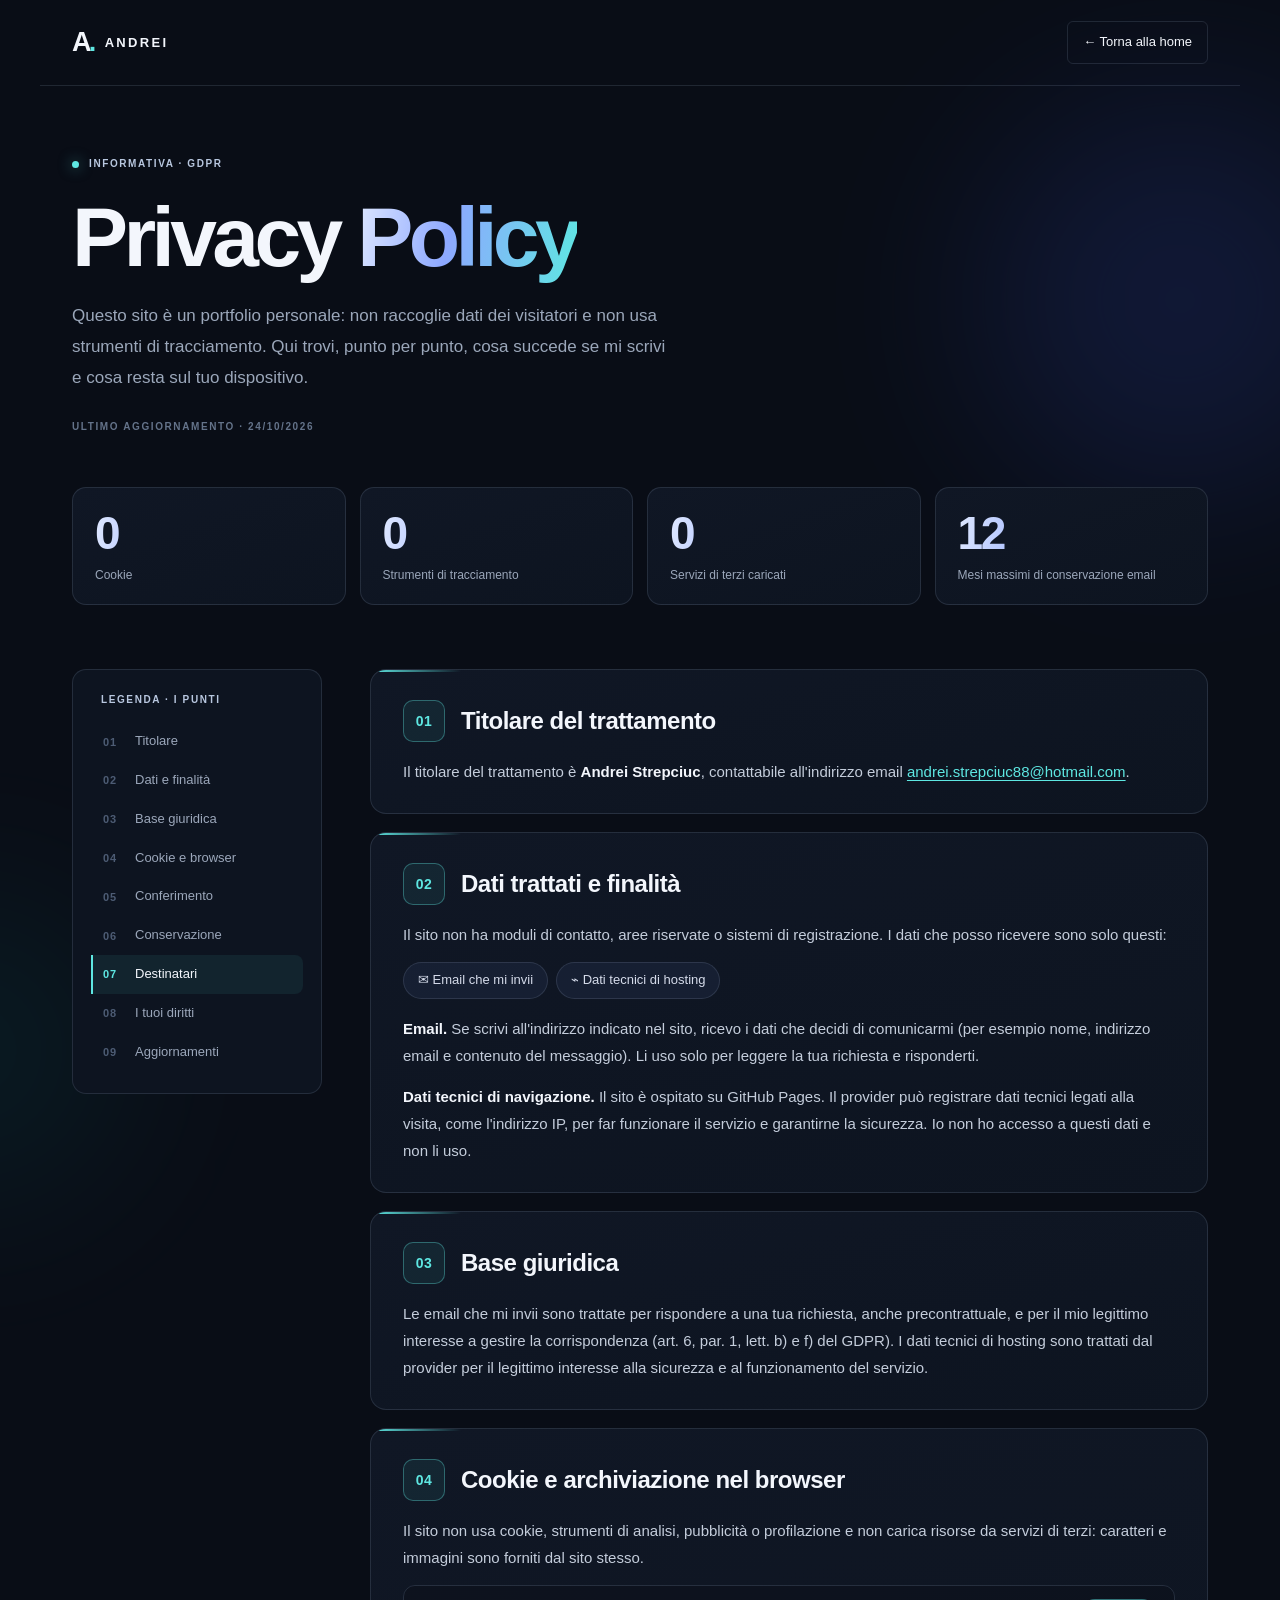
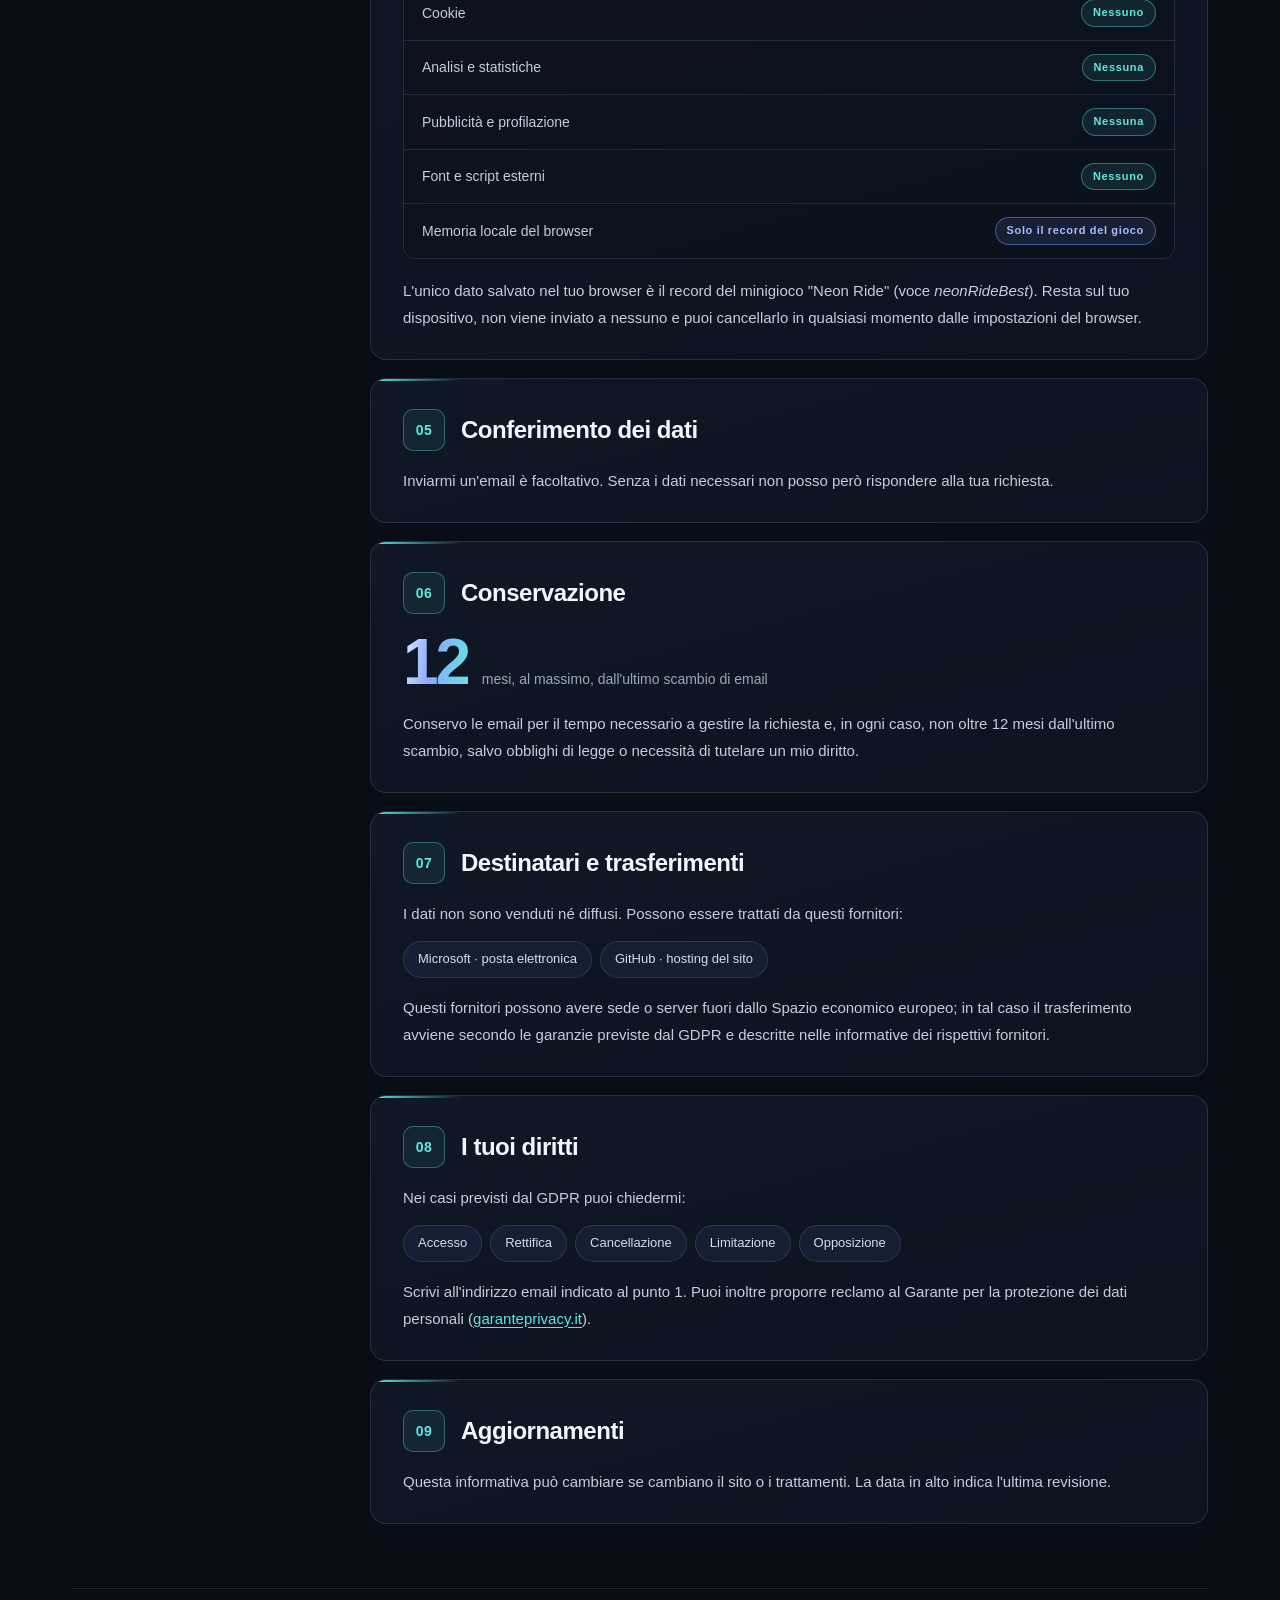
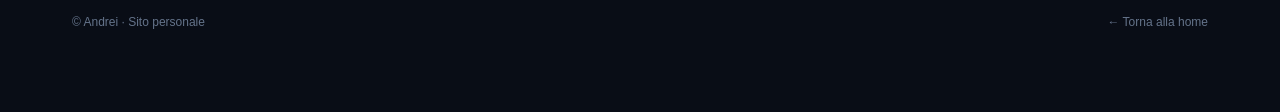
==== privacy.html @ 0e0d09aa "Prima pubblicazione sito" ====
<!DOCTYPE html>
<html lang="it">
<head>
  <meta charset="UTF-8">
  <meta name="viewport" content="width=device-width, initial-scale=1.0">
  <meta name="robots" content="index,follow">
  <meta name="theme-color" content="#090d16">
  <title>Privacy Policy | Andrei Strepciuc</title>
  <meta name="description" content="Informativa sulla privacy del portfolio personale di Andrei Strepciuc.">
  <link rel="icon" href="assets/favicon.svg" type="image/svg+xml">
  <link rel="stylesheet" href="styles.css">
</head>
<body>
  <div class="ambient ambient-one"></div><div class="ambient ambient-two"></div>

  <header class="privacy-header">
    <a class="brand" href="index.html" aria-label="Andrei, homepage"><span class="brand-mark">A<span>.</span></span><span>ANDREI</span></a>
    <a class="privacy-home" href="index.html">← Torna alla home</a>
  </header>

  <main class="privacy-page">

    <section class="privacy-hero">
      <div class="eyebrow"><span class="status-dot"></span> INFORMATIVA · GDPR</div>
      <h1>Privacy <span class="gradient-text">Policy</span></h1>
      <p class="privacy-lead">
        Questo sito è un portfolio personale: non raccoglie dati dei visitatori
        e non usa strumenti di tracciamento. Qui trovi, punto per punto,
        cosa succede se mi scrivi e cosa resta sul tuo dispositivo.
      </p>
      <p class="privacy-updated">ULTIMO AGGIORNAMENTO · 24/10/2026</p>
    </section>

    <section class="privacy-glance" aria-label="In breve">
      <div class="glance-item"><span class="glance-value">0</span><span class="glance-label">Cookie</span></div>
      <div class="glance-item"><span class="glance-value">0</span><span class="glance-label">Strumenti di tracciamento</span></div>
      <div class="glance-item"><span class="glance-value">0</span><span class="glance-label">Servizi di terzi caricati</span></div>
      <div class="glance-item"><span class="glance-value">12</span><span class="glance-label">Mesi massimi di conservazione email</span></div>
    </section>

    <div class="privacy-layout">

      <aside class="privacy-legend">
        <nav aria-label="Legenda dei punti">
          <div class="legend-title">LEGENDA · I PUNTI</div>
          <ol>
            <li><a class="legend-link" href="#p1"><span>01</span>Titolare</a></li>
            <li><a class="legend-link" href="#p2"><span>02</span>Dati e finalità</a></li>
            <li><a class="legend-link" href="#p3"><span>03</span>Base giuridica</a></li>
            <li><a class="legend-link" href="#p4"><span>04</span>Cookie e browser</a></li>
            <li><a class="legend-link" href="#p5"><span>05</span>Conferimento</a></li>
            <li><a class="legend-link" href="#p6"><span>06</span>Conservazione</a></li>
            <li><a class="legend-link" href="#p7"><span>07</span>Destinatari</a></li>
            <li><a class="legend-link" href="#p8"><span>08</span>I tuoi diritti</a></li>
            <li><a class="legend-link" href="#p9"><span>09</span>Aggiornamenti</a></li>
          </ol>
        </nav>
      </aside>

      <div class="privacy-content">

        <article class="privacy-card" id="p1">
          <header class="privacy-card-head"><span class="privacy-num">01</span><h2>Titolare del trattamento</h2></header>
          <p>
            Il titolare del trattamento è <strong>Andrei Strepciuc</strong>,
            contattabile all'indirizzo email
            <a href="mailto:andrei.strepciuc88@hotmail.com">andrei.strepciuc88@hotmail.com</a>.
          </p>
        </article>

        <article class="privacy-card" id="p2">
          <header class="privacy-card-head"><span class="privacy-num">02</span><h2>Dati trattati e finalità</h2></header>
          <p>
            Il sito non ha moduli di contatto, aree riservate o sistemi di registrazione.
            I dati che posso ricevere sono solo questi:
          </p>
          <div class="privacy-chips">
            <span class="privacy-chip">✉ Email che mi invii</span>
            <span class="privacy-chip">⌁ Dati tecnici di hosting</span>
          </div>
          <p>
            <strong>Email.</strong> Se scrivi all'indirizzo indicato nel sito,
            ricevo i dati che decidi di comunicarmi (per esempio nome, indirizzo
            email e contenuto del messaggio). Li uso solo per leggere la tua
            richiesta e risponderti.
          </p>
          <p>
            <strong>Dati tecnici di navigazione.</strong> Il sito è ospitato su
            GitHub Pages. Il provider può registrare dati tecnici legati alla
            visita, come l'indirizzo IP, per far funzionare il servizio e
            garantirne la sicurezza. Io non ho accesso a questi dati e non li uso.
          </p>
        </article>

        <article class="privacy-card" id="p3">
          <header class="privacy-card-head"><span class="privacy-num">03</span><h2>Base giuridica</h2></header>
          <p>
            Le email che mi invii sono trattate per rispondere a una tua richiesta,
            anche precontrattuale, e per il mio legittimo interesse a gestire la
            corrispondenza (art. 6, par. 1, lett. b) e f) del GDPR). I dati tecnici
            di hosting sono trattati dal provider per il legittimo interesse alla
            sicurezza e al funzionamento del servizio.
          </p>
        </article>

        <article class="privacy-card" id="p4">
          <header class="privacy-card-head"><span class="privacy-num">04</span><h2>Cookie e archiviazione nel browser</h2></header>
          <p>
            Il sito non usa cookie, strumenti di analisi, pubblicità o profilazione
            e non carica risorse da servizi di terzi: caratteri e immagini sono
            forniti dal sito stesso.
          </p>
          <dl class="privacy-facts">
            <div><dt>Cookie</dt><dd class="pill pill-ok">Nessuno</dd></div>
            <div><dt>Analisi e statistiche</dt><dd class="pill pill-ok">Nessuna</dd></div>
            <div><dt>Pubblicità e profilazione</dt><dd class="pill pill-ok">Nessuna</dd></div>
            <div><dt>Font e script esterni</dt><dd class="pill pill-ok">Nessuno</dd></div>
            <div><dt>Memoria locale del browser</dt><dd class="pill pill-info">Solo il record del gioco</dd></div>
          </dl>
          <p>
            L'unico dato salvato nel tuo browser è il record del minigioco
            "Neon Ride" (voce <em>neonRideBest</em>). Resta sul tuo dispositivo,
            non viene inviato a nessuno e puoi cancellarlo in qualsiasi momento
            dalle impostazioni del browser.
          </p>
        </article>

        <article class="privacy-card" id="p5">
          <header class="privacy-card-head"><span class="privacy-num">05</span><h2>Conferimento dei dati</h2></header>
          <p>
            Inviarmi un'email è facoltativo. Senza i dati necessari non posso però
            rispondere alla tua richiesta.
          </p>
        </article>

        <article class="privacy-card" id="p6">
          <header class="privacy-card-head"><span class="privacy-num">06</span><h2>Conservazione</h2></header>
          <div class="privacy-stat"><strong>12</strong><span>mesi, al massimo, dall'ultimo scambio di email</span></div>
          <p>
            Conservo le email per il tempo necessario a gestire la richiesta e,
            in ogni caso, non oltre 12 mesi dall'ultimo scambio, salvo obblighi
            di legge o necessità di tutelare un mio diritto.
          </p>
        </article>

        <article class="privacy-card" id="p7">
          <header class="privacy-card-head"><span class="privacy-num">07</span><h2>Destinatari e trasferimenti</h2></header>
          <p>I dati non sono venduti né diffusi. Possono essere trattati da questi fornitori:</p>
          <div class="privacy-chips">
            <span class="privacy-chip">Microsoft · posta elettronica</span>
            <span class="privacy-chip">GitHub · hosting del sito</span>
          </div>
          <p>
            Questi fornitori possono avere sede o server fuori dallo Spazio economico
            europeo; in tal caso il trasferimento avviene secondo le garanzie previste
            dal GDPR e descritte nelle informative dei rispettivi fornitori.
          </p>
        </article>

        <article class="privacy-card" id="p8">
          <header class="privacy-card-head"><span class="privacy-num">08</span><h2>I tuoi diritti</h2></header>
          <p>Nei casi previsti dal GDPR puoi chiedermi:</p>
          <div class="privacy-chips">
            <span class="privacy-chip">Accesso</span>
            <span class="privacy-chip">Rettifica</span>
            <span class="privacy-chip">Cancellazione</span>
            <span class="privacy-chip">Limitazione</span>
            <span class="privacy-chip">Opposizione</span>
          </div>
          <p>
            Scrivi all'indirizzo email indicato al punto 1. Puoi inoltre proporre
            reclamo al Garante per la protezione dei dati personali
            (<a href="https://www.garanteprivacy.it" rel="noopener">garanteprivacy.it</a>).
          </p>
        </article>

        <article class="privacy-card" id="p9">
          <header class="privacy-card-head"><span class="privacy-num">09</span><h2>Aggiornamenti</h2></header>
          <p>
            Questa informativa può cambiare se cambiano il sito o i trattamenti.
            La data in alto indica l'ultima revisione.
          </p>
        </article>

      </div>
    </div>

    <footer class="privacy-footer">
      <span>© Andrei · Sito personale</span>
      <a href="index.html">← Torna alla home</a>
    </footer>

  </main>

  <script>
    // Evidenzia nella legenda il punto che stai leggendo.
    (function () {
      var links = document.querySelectorAll('.legend-link');
      var cards = document.querySelectorAll('.privacy-card');
      if (!('IntersectionObserver' in window) || !links.length) return;

      var observer = new IntersectionObserver(function (entries) {
        entries.forEach(function (entry) {
          if (!entry.isIntersecting) return;
          links.forEach(function (l) {
            l.classList.toggle('is-active', l.getAttribute('href') === '#' + entry.target.id);
          });
        });
      }, { rootMargin: '-20% 0px -70% 0px' });

      cards.forEach(function (c) { observer.observe(c); });
    })();
  </script>
</body>
</html>
---- styles.css ----
/* FONT LOCALI */
@font-face {
  font-family: "DM Sans";
  font-style: normal;
  font-weight: 400;
  font-display: swap;
  src: url("assets/fonts/dm-sans-v17-latin-regular.woff2") format("woff2");
}
@font-face {
  font-family: "DM Sans";
  font-style: normal;
  font-weight: 500;
  font-display: swap;
  src: url("assets/fonts/dm-sans-v17-latin-500.woff2") format("woff2");
}
@font-face {
  font-family: "DM Sans";
  font-style: normal;
  font-weight: 600;
  font-display: swap;
  src: url("assets/fonts/dm-sans-v17-latin-600.woff2") format("woff2");
}
@font-face {
  font-family: "DM Sans";
  font-style: normal;
  font-weight: 700;
  font-display: swap;
  src: url("assets/fonts/dm-sans-v17-latin-700.woff2") format("woff2");
}

@font-face {
  font-family: "Space Grotesk";
  font-style: normal;
  font-weight: 400;
  font-display: swap;
  src: url("assets/fonts/space-grotesk-v22-latin-regular.woff2") format("woff2");
}
@font-face {
  font-family: "Space Grotesk";
  font-style: normal;
  font-weight: 500;
  font-display: swap;
  src: url("assets/fonts/space-grotesk-v22-latin-500.woff2") format("woff2");
}
@font-face {
  font-family: "Space Grotesk";
  font-style: normal;
  font-weight: 600;
  font-display: swap;
  src: url("assets/fonts/space-grotesk-v22-latin-600.woff2") format("woff2");
}
@font-face {
  font-family: "Space Grotesk";
  font-style: normal;
  font-weight: 700;
  font-display: swap;
  src: url("assets/fonts/space-grotesk-v22-latin-700.woff2") format("woff2");
}
:root {
  --bg: #090d16;
  --panel: #101725;
  --panel2: #0d1420;
  --text: #f3f6fc;
  --muted: #9ba7ba;
  --line: rgba(177, 196, 224, 0.14);
  --blue: #7c9cff;
  --cyan: #5ee7e2;
  --font: "DM Sans", sans-serif;
  --display: "Space Grotesk", sans-serif;
  --header-height: 86px;
  --content-width: 1200px;
  --page-padding: 32px;
  --section-space: 100px;
}

/* RESET E COMPORTAMENTO GENERALE */

*,
*::before,
*::after {
  box-sizing: border-box;
}

html {
  scroll-behavior: smooth;
  scroll-padding-top: calc(var(--header-height) + 16px);
  -webkit-text-size-adjust: 100%;
}

body {
  position: relative;
  margin: 0;
  min-width: 320px;
  background: var(--bg);
  color: var(--text);
  font-family: var(--font);
  line-height: 1.6;
  overflow-x: clip;
}

img {
  max-width: 100%;
}

button,
input,
textarea,
select {
  font: inherit;
}

button,
a {
  -webkit-tap-highlight-color: transparent;
}

a {
  color: inherit;
  text-decoration: none;
}

button {
  color: inherit;
}

::selection {
  color: #09101a;
  background: var(--cyan);
}

/* ELEMENTI DECORATIVI DI SFONDO */

.ambient {
  position: absolute;
  z-index: -1;
  pointer-events: none;
  filter: blur(90px);
  opacity: 0.16;
  border-radius: 50%;
}

.ambient-one {
  top: 100px;
  right: -100px;
  width: 400px;
  height: 400px;
  background: #3854d8;
}

.ambient-two {
  top: 900px;
  left: -180px;
  width: 300px;
  height: 300px;
  background: #0baca7;
  opacity: 0.09;
}

/* HEADER E NAVIGAZIONE */

.site-header {
  position: relative;
  z-index: 20;
  display: flex;
  align-items: center;
  justify-content: space-between;
  width: 100%;
  max-width: var(--content-width);
  height: var(--header-height);
  margin: 0 auto;
  padding: 0 var(--page-padding);
  border-bottom: 1px solid var(--line);
}

.brand {
  display: inline-flex;
  align-items: center;
  flex-shrink: 0;
  gap: 11px;
  font: 700 13px var(--display);
  letter-spacing: 0.18em;
}

.brand-mark {
  font: 700 27px var(--display);
  letter-spacing: -0.1em;
}

.brand-mark span {
  color: var(--cyan);
}

.nav {
  display: flex;
  align-items: center;
  gap: 34px;
  color: #b5bfd0;
  font-size: 13px;
}

.nav a {
  transition: color 0.2s ease;
}

.nav a:hover,
.nav a:focus-visible,
.text-link:hover,
.text-link:focus-visible {
  color: var(--cyan);
}

.nav-cta {
  padding: 10px 15px;
  border: 1px solid var(--line);
  border-radius: 6px;
  color: var(--text);
}

.nav-cta span {
  margin-left: 9px;
  color: var(--cyan);
}

.menu-toggle {
  display: none;
  cursor: pointer;
}

/* CONTENITORE GENERALE */

.section-wrap {
  width: 100%;
  max-width: var(--content-width);
  margin: 0 auto;
  padding-right: var(--page-padding);
  padding-left: var(--page-padding);
}

/* HERO */

.hero {
  position: relative;
  display: grid;
  grid-template-columns: minmax(0, 1.03fr) minmax(0, 0.97fr);
  align-items: center;
  column-gap: 28px;
  min-height: 690px;
  padding-top: 30px;
  padding-bottom: 145px;
}

.hero-copy {
  position: relative;
  z-index: 2;
  min-width: 0;
  padding-bottom: 15px;
}

.eyebrow,
.section-label,
.hero-meta,
.hero-bottom,
.interest-top,
.tag,
.project-kicker,
.project-status,
.back-top,
.connect-coordinate,
.footer-bottom {
  font-size: 10px;
  font-weight: 700;
  letter-spacing: 0.16em;
}

.eyebrow {
  display: flex;
  align-items: center;
  gap: 10px;
  color: #b8c7df;
}

.status-dot,
.project-status i {
  width: 7px;
  height: 7px;
  flex: 0 0 auto;
  border-radius: 50%;
  background: var(--cyan);
  box-shadow: 0 0 14px #5ee7e288;
}

.hero h1 {
  margin: 25px 0 24px;
  font: 600 clamp(44px, 5.5vw, 72px) / 1.08 var(--display);
  letter-spacing: -0.055em;
  overflow-wrap: anywhere;
}

.gradient-text {
  color: transparent;
  background: linear-gradient(
    100deg,
    #dfe8ff 0%,
    #8da8ff 42%,
    #5ee7e2 100%
  );
  -webkit-background-clip: text;
  background-clip: text;
}

.hero-intro {
  max-width: 500px;
  color: var(--muted);
  font-size: 16px;
  line-height: 1.85;
}

.hero-actions {
  display: flex;
  align-items: center;
  flex-wrap: wrap;
  gap: 20px 28px;
  margin-top: 34px;
}

.button {
  display: inline-flex;
  align-items: center;
  justify-content: center;
  gap: 24px;
  padding: 14px 19px;
  border: 1px solid transparent;
  border-radius: 5px;
  font-size: 13px;
  font-weight: 700;
  transition:
    transform 0.2s ease,
    box-shadow 0.2s ease,
    border-color 0.2s ease;
}

.button:hover {
  transform: translateY(-2px);
}

.button:focus-visible,
.nav a:focus-visible,
.text-link:focus-visible,
.back-top:focus-visible {
  outline: 2px solid var(--cyan);
  outline-offset: 4px;
}

.button-primary {
  color: #09101a;
  background: linear-gradient(105deg, #9db4ff, #65deda);
  box-shadow: 0 7px 30px #5c9cff22;
}

.button-primary:hover {
  box-shadow: 0 10px 36px #5c9cff40;
}

.button span {
  font-size: 17px;
}

.text-link {
  color: #d5dbea;
  font-size: 13px;
  transition: color 0.2s ease;
}

.text-link span {
  margin-left: 7px;
  color: var(--cyan);
}

.hero-meta {
  display: flex;
  align-items: center;
  flex-wrap: wrap;
  gap: 12px;
  margin-top: 45px;
  color: #64738a;
  font-size: 9px;
}

.meta-line {
  width: 30px;
  height: 1px;
  flex: 0 0 auto;
  background: var(--cyan);
}

.meta-sep {
  color: #37445a;
}

/* AREA GRAFICA DELLA HERO */

.hero-art {
  position: relative;
  display: flex;
  align-items: center;
  justify-content: center;
  min-width: 0;
  min-height: 440px;
}

.hero-photo {
  position: relative;
  display: flex;
  align-items: center;
  justify-content: center;
  width: 100%;
  height: 460px;
  overflow: hidden;
  border-radius: 12px;
}

.hero-photo img {
  display: block;
  width: 100%;
  height: 100%;
  border: 1px solid rgba(140, 169, 255, 0.18);
  border-radius: inherit;
  object-fit: cover;
  object-position: center;
  box-shadow: 0 20px 60px rgba(0, 0, 0, 0.3);
}

/* ORBITE DECORATIVE */

.orbit {
  position: absolute;
  border: 1px solid rgba(140, 169, 255, 0.18);
  border-radius: 50%;
  pointer-events: none;
  transform: rotate(-24deg);
}

.orbit-a {
  width: 390px;
  height: 270px;
}

.orbit-b {
  width: 330px;
  height: 400px;
  border-color: rgba(94, 231, 226, 0.17);
  transform: rotate(35deg);
}

.orbit-c {
  width: 440px;
  height: 440px;
  border-style: dashed;
  border-color: rgba(140, 169, 255, 0.1);
}

.art-core {
  position: relative;
  z-index: 1;
  display: flex;
  flex-direction: column;
  align-items: center;
  justify-content: center;
  width: 210px;
  height: 210px;
  flex: 0 0 auto;
  border: 1px solid #90aaff55;
  border-radius: 50%;
  background: radial-gradient(
    circle at 35% 25%,
    #263b61,
    #101b2b 65%,
    #0a111e
  );
  box-shadow:
    0 0 70px #526fff24,
    inset 0 0 40px #537dff17;
}

.core-letter {
  padding-right: 12px;
  color: transparent;
  background: linear-gradient(140deg, #fff, #83a4ff 60%, #5ee7e2);
  -webkit-background-clip: text;
  background-clip: text;
  font: 600 115px / 0.9 var(--display);
  letter-spacing: -0.1em;
}

.core-caption {
  margin-top: 17px;
  color: #94a8c9;
  font-size: 8px;
  letter-spacing: 0.17em;
}

/* CARD FLOTTANTI */

.float-card {
  position: absolute;
  z-index: 2;
  display: flex;
  align-items: center;
  gap: 11px;
  max-width: calc(100% - 12px);
  padding: 12px 15px;
  border: 1px solid #9cb6dc26;
  border-radius: 8px;
  background: #101927df;
  box-shadow: 0 14px 40px #0003;
  -webkit-backdrop-filter: blur(12px);
  backdrop-filter: blur(12px);
}

.card-top {
  top: 65px;
  right: 0;
}

.card-bottom {
  bottom: 60px;
  left: 0;
}

.mini-icon {
  display: grid;
  flex: 0 0 auto;
  place-items: center;
  width: 32px;
  height: 32px;
  border-radius: 6px;
  background: #7d9eff18;
  color: var(--cyan);
  font-size: 18px;
}

.float-card b,
.float-card small {
  display: block;
}

.float-card b {
  font-size: 11px;
}

.float-card small {
  margin-top: 3px;
  color: #8998af;
  font-size: 9px;
}

.art-cross {
  position: absolute;
  color: var(--cyan);
  font-size: 21px;
  opacity: 0.7;
  pointer-events: none;
}

.cross-one {
  top: 50px;
  left: 65px;
}

.cross-two {
  right: 50px;
  bottom: 80px;
}

/* TITOLO IN BASSO NELLA HERO
   Il titolo resta centrato; il suggerimento di scroll rimane a destra. */

.hero-bottom {
  position: absolute;
  z-index: 3;
  right: var(--page-padding);
  bottom: 26px;
  left: var(--page-padding);
  display: flex;
  align-items: flex-end;
  justify-content: flex-end;
  min-height: 100px;
  color: #637188;
  font-size: 9px;
  letter-spacing: 0.16em;
}


/* TITOLO CENTRATO IN BASSO */

.hero-bottom .hero-bottom-title {
  position: absolute;
  bottom: 0;
  left: 50%;
  display: flex;
  flex-direction: column;
  align-items: center;
  gap: 7px;
  width: max-content;
  max-width: 72%;
  padding-bottom: 4px;
  color: inherit;
  font-family: var(--display);
  font-size: inherit;
  font-weight: 400;
  letter-spacing: normal;
  text-align: center;
  transform: translateX(-50%);
}

.hero-bottom-main {
  display: block;
  color: #eaf2ff;
  font: 600 clamp(14px, 1.5vw, 19px) / 1.35 var(--display);
  letter-spacing: 0.04em;
  text-align: center;
  text-shadow: 0 0 18px rgba(94, 231, 226, 0.18);

  opacity: 0;
  animation: centeredTitleReveal 1.1s cubic-bezier(0.2, 0.7, 0.2, 1) 0.2s forwards;
}

.hero-bottom-accent {
  color: var(--cyan);
  text-shadow: 0 0 18px rgba(94, 231, 226, 0.3);
}

.hero-bottom-subtitle {
  display: block;
  max-width: 340px;
  color: #c0cede;
  font: 400 clamp(11px, 1.1vw, 14px) / 1.7 var(--display);
  letter-spacing: 0.02em;
  text-align: center;

  opacity: 0;
  animation: centeredSubtitleReveal 1s cubic-bezier(0.2, 0.7, 0.2, 1) 0.65s forwards;
}

/* ANIMAZIONI DEL TITOLO */

@keyframes centeredTitleReveal {
  0% {
    opacity: 0;
    transform: translateY(24px);
    filter: blur(5px);
  }

  70% {
    opacity: 1;
    filter: blur(0);
  }

  100% {
    opacity: 1;
    transform: translateY(0);
    filter: blur(0);
  }
}

@keyframes centeredSubtitleReveal {
  from {
    opacity: 0;
    transform: translateY(14px);
  }

  to {
    opacity: 1;
    transform: translateY(0);
  }
}


/* SEZIONE CHI SONO */

.about,
.interests,
.projects {
  padding-top: var(--section-space);
  padding-bottom: 110px;
}

.section-label {
  display: flex;
  align-items: center;
  gap: 12px;
  color: #8290a8;
}

.section-label span {
  color: var(--cyan);
}

.about-grid {
  display: grid;
  grid-template-columns: minmax(0, 1fr) minmax(0, 1fr);
  gap: 80px;
  margin: 42px 0 65px;
}

.about h2,
.section-heading h2,
.connect h2 {
  margin: 0;
  font: 600 clamp(36px, 4vw, 52px) / 1.12 var(--display);
  letter-spacing: -0.045em;
}

.muted {
  color: #647188;
}

.about-copy {
  max-width: 490px;
  color: var(--muted);
  font-size: 14px;
}

.about-copy p:first-child {
  margin-top: 0;
}

.about-copy p {
  margin-bottom: 17px;
}

.signature {
  margin-top: 25px;
  color: #e9eef8;
  font: 500 15px var(--display);
}

.signature span {
  margin-left: 8px;
  color: var(--cyan);
}

/* PRINCIPI E VALORI */

.principles {
  display: grid;
  grid-template-columns: repeat(3, minmax(0, 1fr));
  border-top: 1px solid var(--line);
  border-bottom: 1px solid var(--line);
}

.principle {
  position: relative;
  min-width: 0;
  padding: 30px 28px 30px 0;
  border-right: 1px solid var(--line);
}

.principle + .principle {
  padding-left: 28px;
}

.principle:last-child {
  border-right: 0;
}

.principle-number {
  position: absolute;
  top: 32px;
  right: 22px;
  color: #55637a;
  font-size: 10px;
}

.principle-icon {
  color: var(--cyan);
  font-size: 24px;
}

.principle h3 {
  margin: 19px 0 8px;
  font: 500 18px var(--display);
}

.principle p {
  max-width: 260px;
  margin: 0;
  color: var(--muted);
  font-size: 12px;
}

/* SEZIONE PASSIONI */

.interests {
  background: linear-gradient(
    180deg,
    transparent,
    #0c121d 18%,
    #0c121d 80%,
    transparent
  );
}

.section-heading {
  display: flex;
  align-items: flex-end;
  justify-content: space-between;
  gap: 30px;
  margin: 40px 0;
}

.section-heading > p {
  max-width: 310px;
  margin: 0 0 5px;
  color: var(--muted);
  font-size: 13px;
}

.interest-grid {
  display: grid;
  grid-template-columns: repeat(3, minmax(0, 1fr));
  gap: 17px;
}

.interest-card {
  min-width: 0;
  overflow: hidden;
  border: 1px solid var(--line);
  border-radius: 9px;
  background: linear-gradient(150deg, #141e2e, #0d1420 80%);
  transition:
    transform 0.25s ease,
    border-color 0.25s ease;
}

.interest-card:hover {
  transform: translateY(-5px);
  border-color: #6c91db66;
}

.interest-top {
  display: flex;
  justify-content: space-between;
  gap: 12px;
  padding: 20px 20px 0;
  color: #7e8da5;
  font-size: 9px;
}

.interest-symbol {
  color: var(--cyan);
  font-size: 17px;
}

/* ILLUSTRAZIONE MOTO */

.interest-illustration {
  position: relative;
  height: 175px;
  overflow: hidden;
}

.motorcycle-art {
  background: radial-gradient(
    ellipse at 50% 90%,
    #1d3654,
    #111a29 65%,
    #101725
  );
}

.road-line {
  position: absolute;
  bottom: 34px;
  left: -10%;
  width: 120%;
  height: 1px;
  background: #a3c2ff22;
  transform: rotate(-12deg);
}

.wheel {
  position: absolute;
  bottom: 27px;
  width: 62px;
  height: 62px;
  border: 5px solid #647b9d;
  border-radius: 50%;
  box-shadow:
    inset 0 0 0 3px #111c2c,
    0 0 0 1px #a8c4ff55;
}

.wheel-left {
  left: 25%;
}

.wheel-right {
  right: 21%;
}

.wheel::after {
  position: absolute;
  top: 50%;
  left: 0;
  width: 100%;
  height: 1px;
  background: #91a8ca;
  content: "";
  transform: rotate(45deg);
}

.bike-frame {
  position: absolute;
  bottom: 62px;
  left: 34%;
  width: 34%;
  height: 48px;
  border-bottom: 4px solid var(--cyan);
  border-left: 4px solid var(--cyan);
  filter: drop-shadow(0 0 8px #5ee7e255);
  transform: skew(-24deg) rotate(-7deg);
}

.bike-tank {
  position: absolute;
  bottom: 100px;
  left: 44%;
  width: 65px;
  height: 32px;
  border-radius: 15px 6px 15px 4px;
  background: linear-gradient(130deg, #8ba9ff, #405e9b);
  box-shadow: 0 0 20px #7196ff44;
  transform: rotate(-10deg);
}

.bike-light {
  position: absolute;
  right: 19%;
  bottom: 91px;
  width: 13px;
  height: 9px;
  border-radius: 50%;
  background: #d7f9ff;
  box-shadow: 0 0 20px #75e8ff;
}

/* ILLUSTRAZIONE TECNOLOGIA */

.interest-tech {
  background: linear-gradient(145deg, #111b2c, #101725);
}

.tech-art {
  display: grid;
  place-items: center;
  background-image:
    linear-gradient(#6f8bc80a 1px, transparent 1px),
    linear-gradient(90deg, #6f8bc80a 1px, transparent 1px);
  background-size: 20px 20px;
}

.tech-window {
  position: relative;
  width: min(190px, 75%);
  height: 120px;
  padding: 24px 17px 12px;
  border: 1px solid #7895d955;
  border-radius: 7px;
  background: #101c2de8;
  box-shadow: 0 0 35px #5076ff18;
  transform: rotate(-5deg);
}

.window-dots {
  position: absolute;
  top: 9px;
  left: 11px;
  display: flex;
  gap: 4px;
}

.window-dots i {
  width: 5px;
  height: 5px;
  border-radius: 50%;
  background: #50678a;
}

.window-dots i:first-child {
  background: var(--cyan);
}

.code-row {
  width: 80%;
  height: 4px;
  margin: 10px 0;
  border-radius: 4px;
  background: #6d91d9;
  opacity: 0.65;
}

.code-row.short {
  width: 40%;
  background: var(--cyan);
}

.code-row.medium {
  width: 60%;
  background: #a2b4ff;
}

.code-row.tiny {
  width: 30%;
  background: var(--cyan);
}

.code-cursor {
  position: absolute;
  right: 23px;
  bottom: 19px;
  width: 2px;
  height: 15px;
  background: var(--cyan);
  box-shadow: 0 0 8px var(--cyan);
}

.tech-orbit {
  position: absolute;
  width: 230px;
  height: 80px;
  border: 1px solid #5ee7e222;
  border-radius: 50%;
  transform: rotate(35deg);
}

/* ILLUSTRAZIONE VOLONTARIATO E COMUNITÀ */

.interest-community {
  background: radial-gradient(
    ellipse at 50% 100%,
    #193b42,
    #101725 75%
  );
}

.community-art {
  background-image: radial-gradient(#5ee7e21c 1px, transparent 1px);
  background-size: 18px 18px;
}

.person {
  position: absolute;
  bottom: 38px;
  z-index: 1;
  width: 48px;
  height: 70px;
  border-radius: 30px 30px 5px 5px;
  background: linear-gradient(#7199c9, #273e59);
}

.person::before {
  position: absolute;
  top: -24px;
  left: 10px;
  width: 28px;
  height: 28px;
  border-radius: 50%;
  background: #a7bdd5;
  content: "";
}

.person-a {
  left: 24%;
  height: 67px;
  background: linear-gradient(#4ed4cc, #1c565d);
  transform: rotate(-7deg);
}

.person-b {
  left: 43%;
  z-index: 2;
  height: 84px;
  background: linear-gradient(#93a9ff, #394f89);
}

.person-b::before {
  background: #d1deed;
}

.person-c {
  right: 22%;
  height: 65px;
  background: linear-gradient(#7595ae, #2b455b);
  transform: rotate(7deg);
}

.community-ring {
  position: absolute;
  bottom: 30px;
  left: calc(50% - 90px);
  width: 180px;
  height: 85px;
  border: 1px solid #5ee7e244;
  border-radius: 50%;
  transform: rotate(-10deg);
}

.community-star {
  position: absolute;
  top: 28px;
  right: 21%;
  color: var(--cyan);
  font-size: 25px;
}

/* FOTO DELLE PASSIONI */

.interest-photo {
  position: relative;
  height: 240px;
  overflow: hidden;
  background: #101725;
}

.interest-photo img {
  display: block;
  width: 100%;
  height: 100%;
  object-fit: cover;
  object-position: center;
}

.interest-photo + .interest-content {
  padding-top: 18px;
}

/* CONTENUTO DELLE CARD */

.interest-content {
  padding: 0 22px 24px;
}

.interest-content h3 {
  margin: 0 0 8px;
  font: 500 20px var(--display);
}

.interest-content p {
  min-height: 58px;
  margin: 0 0 20px;
  color: var(--muted);
  font-size: 12px;
}

.tag {
  display: inline-block;
  padding: 6px 8px;
  border: 1px solid #8ba9ff20;
  border-radius: 3px;
  background: #8ba9ff0c;
  color: #89a5d2;
  font-size: 8px;
  letter-spacing: 0.1em;
}

/* SEZIONE PROGETTI */

.projects {
  padding-top: 80px;
}

.project-list {
  margin-top: 52px;
  border-top: 1px solid var(--line);
}

.project-row {
  display: grid;
  grid-template-columns: 55px minmax(0, 1fr) 180px;
  align-items: center;
  gap: 20px;
  padding: 30px 0;
  border-bottom: 1px solid var(--line);
}

.project-index {
  align-self: start;
  padding-top: 4px;
  color: #65758e;
  font: 500 13px var(--display);
}

.project-kicker {
  color: var(--cyan);
  font-size: 9px;
}

.project-main {
  min-width: 0;
}

.project-main h3 {
  margin: 8px 0;
  font: 500 22px var(--display);
}

.project-main p {
  max-width: 650px;
  margin: 0;
  color: var(--muted);
  font-size: 13px;
}

.project-tags {
  display: flex;
  flex-wrap: wrap;
  gap: 8px;
  margin-top: 16px;
}

.project-tags span {
  padding: 5px 8px;
  border: 1px solid var(--line);
  border-radius: 4px;
  color: #9ba9bf;
  font-size: 10px;
}

.project-side {
  display: flex;
  flex-direction: column;
  align-items: flex-end;
  gap: 30px;
}

.project-icon {
  display: grid;
  place-items: center;
  width: 45px;
  height: 45px;
  border: 1px solid #5ee7e233;
  border-radius: 50%;
  color: var(--cyan);
  font-size: 20px;
}

.project-status {
  display: flex;
  align-items: center;
  gap: 7px;
  color: #7e8da5;
  font-size: 8px;
  letter-spacing: 0.1em;
}

.project-status i {
  display: inline-block;
  width: 5px;
  height: 5px;
}

.project-note {
  margin-top: 20px;
  color: #7f8da3;
  font-size: 11px;
}

.project-note span {
  margin-right: 8px;
  color: var(--cyan);
}

/* SEZIONE CONTATTI */

.connect {
  padding-top: 55px;
  padding-bottom: 100px;
}

.connect-panel {
  position: relative;
  overflow: hidden;
  padding: 45px 50px 38px;
  border: 1px solid #8ca8df30;
  border-radius: 12px;
  background: linear-gradient(
    115deg,
    #141e30,
    #101725 68%,
    #11252b
  );
}

.connect-orb {
  position: absolute;
  top: -140px;
  right: -70px;
  width: 360px;
  height: 360px;
  border: 1px solid #82a4ff1e;
  border-radius: 50%;
  box-shadow:
    0 0 0 35px #82a4ff08,
    0 0 0 75px #82a4ff05;
  pointer-events: none;
}

.connect-content {
  position: relative;
  max-width: 540px;
  margin: 40px 0 35px;
}

.connect h2 {
  font-size: clamp(42px, 5vw, 60px);
}

.connect-content > p {
  max-width: 430px;
  margin: 22px 0;
  color: var(--muted);
  font-size: 14px;
}

.small-note {
  color: #7e8da5 !important;
  font-size: 10px !important;
}

.connect-coordinate {
  color: #7787a0;
  font-size: 9px;
  text-align: right;
}

.connect-coordinate span {
  margin-left: 7px;
  color: var(--cyan);
}

/* FOOTER */

.footer {
  display: grid;
  grid-template-columns: minmax(0, 1fr) minmax(0, 2fr) minmax(0, 1fr);
  align-items: center;
  gap: 20px;
  padding-top: 25px;
  padding-bottom: 25px;
  border-top: 1px solid var(--line);
}

.footer > p {
  margin: 0;
  color: #7e8ba0;
  font-size: 11px;
  text-align: center;
}

.footer-brand {
  justify-self: start;
}

.back-top {
  justify-self: end;
  color: #9ba9bf;
  font-size: 9px;
}

.footer-bottom {
  display: flex;
  grid-column: 1 / -1;
  justify-content: space-between;
  gap: 16px;
  margin-top: 15px;
  padding-top: 22px;
  border-top: 1px solid var(--line);
  color: #58677e;
  font-size: 9px;
}

.footer-dot {
  margin-left: 6px;
  color: var(--cyan);
}

/* TABLET */

@media (max-width: 1000px) {
  :root {
    --page-padding: 26px;
  }

  .nav {
    gap: 22px;
  }

  .hero {
    grid-template-columns: minmax(0, 1.05fr) minmax(0, 0.95fr);
    column-gap: 18px;
    min-height: 650px;
    padding-bottom: 145px;
  }

  .hero h1 {
    font-size: clamp(42px, 5.5vw, 60px);
  }

  .hero-art {
    transform: scale(0.88);
  }

  .hero-photo {
    height: 410px;
  }

  .orbit-a {
    width: 340px;
    height: 240px;
  }

  .orbit-b {
    width: 290px;
    height: 350px;
  }

  .orbit-c {
    width: 370px;
    height: 370px;
  }

  .art-core {
    width: 185px;
    height: 185px;
  }

  .core-letter {
    font-size: 100px;
  }

  .about-grid {
    gap: 45px;
  }

  .interest-grid {
    gap: 13px;
  }

  .interest-content {
    padding-right: 16px;
    padding-left: 16px;
  }

  .interest-content h3 {
    font-size: 18px;
  }

  .project-row {
    grid-template-columns: 40px minmax(0, 1fr) 145px;
    gap: 16px;
  }

  .project-side {
    gap: 22px;
  }

  .connect-panel {
    padding-right: 38px;
    padding-left: 38px;
  }
}

/* TABLET PICCOLO E SMARTPHONE GRANDE */

@media (max-width: 800px) {
  :root {
    --page-padding: 24px;
  }

  .site-header {
    height: 76px;
  }

  .nav {
    gap: 15px;
    font-size: 12px;
  }

  .nav-cta {
    padding: 8px 10px;
  }

  .hero {
    grid-template-columns: minmax(0, 1fr) minmax(0, 0.8fr);
    min-height: 610px;
  }

  .hero-art {
    margin: 0 -35px;
    transform: scale(0.82);
  }

  .hero h1 {
    font-size: clamp(40px, 5.7vw, 55px);
  }

  .hero-intro {
    font-size: 14px;
  }

  .hero-bottom {
    bottom: 22px;
  }

  .hero-bottom .hero-bottom-title {
    max-width: 68%;
  }

  .hero-bottom-main {
    font-size: clamp(14px, 2vw, 17px);
  }

  .hero-bottom-subtitle {
    font-size: 12px;
  }

  .about-grid {
    gap: 32px;
  }

  .principle {
    padding-right: 18px;
  }

  .principle + .principle {
    padding-left: 18px;
  }

  .principle-number {
    right: 10px;
  }

  .interest-top {
    padding-right: 14px;
    padding-left: 14px;
  }

  .interest-content h3 {
    font-size: 16px;
  }

  .interest-content p {
    font-size: 11px;
  }

  .project-row {
    grid-template-columns: 32px minmax(0, 1fr) 125px;
    gap: 12px;
  }

  .footer {
    gap: 12px;
  }
}

/* SMARTPHONE */

@media (max-width: 650px) {
  :root {
    --header-height: 72px;
    --page-padding: 22px;
    --section-space: 70px;
  }

  html {
    scroll-padding-top: 82px;
  }

  .site-header {
    height: var(--header-height);
    padding-right: var(--page-padding);
    padding-left: var(--page-padding);
  }

  .brand {
    gap: 9px;
    font-size: 11px;
  }

  .brand-mark {
    font-size: 25px;
  }

  .menu-toggle {
    display: flex;
    flex-direction: column;
    align-items: center;
    justify-content: center;
    gap: 6px;
    width: 44px;
    height: 44px;
    padding: 10px;
    border: 0;
    background: transparent;
  }

  .menu-toggle span {
    display: block;
    width: 23px;
    height: 1px;
    background: #eaf0fc;
    transition:
      transform 0.2s ease,
      opacity 0.2s ease;
  }

  .nav {
    position: absolute;
    top: calc(var(--header-height) - 1px);
    right: 0;
    left: 0;
    z-index: 11;
    display: none;
    flex-direction: column;
    align-items: stretch;
    gap: 18px;
    padding: 22px var(--page-padding) 26px;
    border-bottom: 1px solid var(--line);
    background: #0d1420;
    box-shadow: 0 18px 30px #0003;
  }

  .nav.open {
    display: flex;
  }

  .nav a {
    padding: 4px 0;
    font-size: 14px;
  }

  .nav .nav-cta {
    padding: 11px 14px;
    text-align: center;
  }

  .section-wrap {
    padding-right: var(--page-padding);
    padding-left: var(--page-padding);
  }

  /* HERO MOBILE */

  .hero {
    display: flex;
    flex-direction: column;
    align-items: stretch;
    gap: 0;
    min-height: auto;
    padding-top: 58px;
    padding-bottom: 170px;
  }

  .hero-copy {
    width: 100%;
    padding: 0;
  }

  .eyebrow {
    font-size: 9px;
    line-height: 1.6;
  }

  .hero h1 {
    margin: 22px 0;
    font-size: clamp(40px, 10.5vw, 58px);
    line-height: 1.08;
  }

  .hero-intro {
    max-width: 100%;
    font-size: 14px;
    line-height: 1.8;
  }

  .hero-actions {
    gap: 18px;
    margin-top: 27px;
  }

  .button {
    gap: 15px;
    padding: 13px 15px;
    font-size: 12px;
  }

  .text-link {
    font-size: 12px;
  }

  .hero-meta {
    gap: 9px;
    margin-top: 32px;
    font-size: 8px;
  }

  .meta-line {
    width: 20px;
  }

  .hero-art {
    width: 100%;
    height: 320px;
    min-height: 320px;
    margin: 0;
    overflow: hidden;
    transform: none;
  }

  .hero-photo {
    height: 300px;
  }

  .orbit-a {
    width: min(320px, 92vw);
    height: 220px;
  }

  .orbit-b {
    width: min(270px, 78vw);
    height: 300px;
  }

  .orbit-c {
    width: min(330px, 94vw);
    height: min(330px, 94vw);
  }

  .art-core {
    width: 165px;
    height: 165px;
  }

  .core-letter {
    font-size: 88px;
  }

  .core-caption {
    margin-top: 12px;
    font-size: 7px;
  }

  .float-card {
    gap: 8px;
    padding: 9px 10px;
  }

  .mini-icon {
    width: 27px;
    height: 27px;
    font-size: 15px;
  }

  .float-card b {
    font-size: 10px;
  }

  .float-card small {
    font-size: 8px;
  }

  .card-top {
    top: 20px;
    right: 2px;
  }

  .card-bottom {
    bottom: 18px;
    left: 2px;
  }

  .cross-one {
    top: 25px;
    left: 18px;
  }

  .cross-two {
    right: 18px;
    bottom: 48px;
  }

  /* TITOLO IN BASSO: CENTRATO E SEPARATO DALLO SCROLL */

  .hero-bottom {
    right: var(--page-padding);
    bottom: 22px;
    left: var(--page-padding);
    justify-content: flex-end;
    min-height: 115px;
    font-size: 8px;
  }

  .hero-bottom .hero-bottom-title {
    bottom: 0;
    left: 50%;
    align-items: center;
    gap: 5px;
    width: 68%;
    max-width: 68%;
    padding-bottom: 0;
    text-align: center;
    transform: translateX(-50%);
  }

  .hero-bottom-main {
    font-size: clamp(13px, 3.6vw, 17px);
    line-height: 1.4;
    letter-spacing: 0.025em;
  }

  .hero-bottom-subtitle {
    max-width: 100%;
    font-size: 11px;
    line-height: 1.55;
    text-align: center;
  }

  .hero-bottom > span:last-child {
    max-width: 29%;
    font-size: 7px;
    line-height: 1.5;
    text-align: right;
  }

  .scroll-arrow {
    margin-left: 2px;
    font-size: 12px;
  }

  /* CHI SONO */

  .about,
  .interests,
  .projects {
    padding-top: 70px;
    padding-bottom: 75px;
  }

  .section-label {
    gap: 9px;
    font-size: 9px;
  }

  .about-grid {
    grid-template-columns: minmax(0, 1fr);
    gap: 22px;
    margin: 30px 0 40px;
  }

  .about h2,
  .section-heading h2 {
    font-size: clamp(35px, 9vw, 42px);
  }

  .about-copy {
    font-size: 13px;
  }

  .signature {
    font-size: 14px;
  }

  /* PRINCIPI */

  .principles {
    grid-template-columns: minmax(0, 1fr);
  }

  .principle,
  .principle + .principle {
    padding: 22px 38px 22px 0;
    border-right: 0;
    border-bottom: 1px solid var(--line);
  }

  .principle:last-child {
    border-bottom: 0;
  }

  .principle-number {
    top: 24px;
    right: 4px;
  }

  .principle h3 {
    margin: 12px 0 5px;
  }

  .principle p {
    max-width: 100%;
  }

  /* PASSIONI */

  .interests {
    background: linear-gradient(
      180deg,
      transparent,
      #0c121d 8%,
      #0c121d 92%,
      transparent
    );
  }

  .section-heading {
    display: block;
    margin: 30px 0;
  }

  .section-heading > p {
    margin-top: 17px;
    font-size: 12px;
  }

  .interest-grid {
    grid-template-columns: minmax(0, 1fr);
    gap: 16px;
  }

  .interest-card:hover {
    transform: none;
  }

  .interest-top {
    padding: 18px 20px 0;
  }

  .interest-illustration {
    height: 190px;
  }

  .interest-photo {
    height: 220px;
  }

  .interest-content {
    padding: 0 20px 22px;
  }

  .interest-content h3 {
    font-size: 19px;
  }

  .interest-content p {
    min-height: 0;
    margin-bottom: 17px;
    font-size: 12px;
  }

  .interest-photo + .interest-content {
    padding-top: 18px;
  }

  /* PROGETTI */

  .projects {
    padding-top: 70px;
  }

  .project-list {
    margin-top: 35px;
  }

  .project-row {
    grid-template-columns: 28px minmax(0, 1fr);
    gap: 12px;
    padding: 25px 0;
  }

  .project-index {
    font-size: 11px;
  }

  .project-kicker {
    font-size: 8px;
  }

  .project-main h3 {
    font-size: 19px;
  }

  .project-main p {
    font-size: 12px;
    line-height: 1.7;
  }

  .project-tags {
    gap: 6px;
    margin-top: 13px;
  }

  .project-tags span {
    font-size: 9px;
  }

  .project-side {
    grid-column: 2;
    flex-direction: row;
    align-items: center;
    justify-content: space-between;
    gap: 10px;
    margin-top: 6px;
  }

  .project-icon {
    width: 35px;
    height: 35px;
    font-size: 16px;
  }

  .project-status {
    font-size: 7px;
  }

  .project-note {
    line-height: 1.7;
  }

  /* CONTATTI */

  .connect {
    padding-top: 20px;
    padding-bottom: 65px;
  }

  .connect-panel {
    padding: 30px 24px 25px;
  }

  .connect-content {
    margin: 32px 0 25px;
  }

  .connect h2 {
    font-size: clamp(40px, 11vw, 48px);
  }

  .connect-content > p {
    font-size: 13px;
  }

  .connect-orb {
    top: -100px;
    right: -220px;
  }

  .connect-coordinate {
    font-size: 8px;
  }

  /* FOOTER */

  .footer {
    grid-template-columns: minmax(0, 1fr) minmax(0, 1fr);
    gap: 12px;
    padding-top: 22px;
    padding-bottom: 22px;
  }

  .footer-brand {
    grid-column: 1;
    grid-row: 1;
  }

  .footer > p {
    grid-column: 1 / -1;
    grid-row: 2;
    margin: 5px 0;
    font-size: 10px;
    text-align: left;
  }

  .back-top {
    grid-column: 2;
    grid-row: 1;
    font-size: 8px;
  }

  .footer-bottom {
    flex-wrap: wrap;
    gap: 10px;
    margin-top: 10px;
    padding-top: 18px;
    font-size: 8px;
    line-height: 1.6;
  }

  .footer-bottom span:last-child {
    display: none;
  }
}

/* SMARTPHONE PICCOLO */

@media (max-width: 380px) {
  :root {
    --page-padding: 18px;
  }

  .brand {
    font-size: 10px;
    letter-spacing: 0.13em;
  }

  .hero {
    padding-top: 45px;
    padding-bottom: 175px;
  }

  .hero h1 {
    font-size: 39px;
  }

  .hero-actions {
    align-items: flex-start;
    flex-direction: column;
    gap: 17px;
  }

  .hero-art {
    height: 285px;
    min-height: 285px;
  }

  .art-core {
    width: 145px;
    height: 145px;
  }

  .core-letter {
    font-size: 78px;
  }

  .hero-bottom {
    min-height: 120px;
  }

  .hero-bottom .hero-bottom-title {
    width: 65%;
    max-width: 65%;
  }

  .hero-bottom-main {
    font-size: 12px;
  }

  .hero-bottom-subtitle {
    font-size: 10px;
  }

  .hero-bottom > span:last-child {
    max-width: 30%;
    font-size: 6px;
  }

  .connect-panel {
    padding-right: 19px;
    padding-left: 19px;
  }

  .footer-brand .brand {
    gap: 7px;
  }
}

/* ACCESSIBILITÀ: RIDUZIONE DELLE ANIMAZIONI */

@media (prefers-reduced-motion: reduce) {
  html {
    scroll-behavior: auto;
  }

  *,
  *::before,
  *::after {
    scroll-behavior: auto !important;
    transition-duration: 0.01ms !important;
    animation-duration: 0.01ms !important;
    animation-iteration-count: 1 !important;
  }
}
/* Sfumatura opaca dietro al titolo centrale */
.hero-bottom .hero-bottom-title {
  isolation: isolate;
}

.hero-bottom .hero-bottom-title::before {
  content: "";
  position: absolute;
  z-index: -1;
  top: -28px;
  right: -55px;
  bottom: -22px;
  left: -55px;

  background: radial-gradient(
    ellipse at center,
    rgba(19, 0, 186, 0.78) 0%,
    rgba(248, 247, 249, 0.48) 45%,
    rgba(51, 0, 75, 0.16) 72%,
    transparent 100%
  );

  filter: blur(12px);
  pointer-events: none;
}

/* Pulsante mini-gioco nella hero */

.hero-game-button {
  display: inline-flex;
  align-items: center;
  justify-content: center;
  gap: 12px;

  /* Più spazio dalla voce "Curiosità in movimento" */
  margin-top: 42px;
  margin-bottom: 12px;

  padding: 13px 20px;
  color: #eaf2ff;
  background: rgba(94, 231, 226, 0.06);
  border: 1px solid rgba(94, 231, 226, 0.55);
  border-radius: 5px;

  font-family: var(--display);
  font-size: 11px;
  font-weight: 600;
  letter-spacing: 0.16em;

  cursor: pointer;
  transition:
    background 0.3s ease,
    border-color 0.3s ease,
    box-shadow 0.3s ease,
    transform 0.3s ease;
}


.hero-game-button:hover {
  background: rgba(94, 231, 226, 0.14);
  border-color: #5ee7e2;
  box-shadow: 0 0 24px rgba(94, 231, 226, 0.16);
  transform: translateY(-2px);
}

.hero-game-icon {
  color: #5ee7e2;
  font-size: 17px;
  transition: transform 0.3s ease;
}

.hero-game-button:hover .hero-game-icon {
  transform: translate(3px, -3px);
}

@media (max-width: 600px) {
  .hero-game-button {
    margin-top: 20px;
    padding: 12px 15px;
    font-size: 10px;
  }
}
/* COMPETENZE */
.skills {
  margin-top: 56px;
  padding-top: 34px;
  border-top: 1px solid var(--line);
}

.skills-title {
  margin-bottom: 22px;
  color: #b8c7df;
  font-size: 10px;
  font-weight: 700;
  letter-spacing: 0.16em;
}

.skills-grid {
  display: grid;
  grid-template-columns: repeat(3, minmax(0, 1fr));
  gap: 28px;
}

.skills-group h3 {
  margin: 0 0 12px;
  font: 600 15px var(--display);
}

.skills-group ul {
  display: flex;
  flex-wrap: wrap;
  gap: 8px;
  margin: 0;
  padding: 0;
  list-style: none;
}

.skills-group li {
  padding: 6px 12px;
  border: 1px solid var(--line);
  border-radius: 999px;
  background: var(--panel2);
  color: #cdd6e6;
  font-size: 12px;
}

@media (max-width: 800px) {
  .skills { margin-top: 40px; }
  .skills-grid { grid-template-columns: minmax(0, 1fr); gap: 22px; }
}
/* PAGINA PRIVACY */

.privacy-header {
  position: relative;
  z-index: 20;
  display: flex;
  align-items: center;
  justify-content: space-between;
  width: 100%;
  max-width: var(--content-width);
  height: var(--header-height);
  margin: 0 auto;
  padding: 0 var(--page-padding);
  border-bottom: 1px solid var(--line);
}

.privacy-home {
  padding: 10px 15px;
  border: 1px solid var(--line);
  border-radius: 6px;
  color: var(--text);
  font-size: 13px;
  transition: color 0.2s ease, border-color 0.2s ease;
}

.privacy-home:hover,
.privacy-home:focus-visible {
  color: var(--cyan);
  border-color: rgba(94, 231, 226, 0.45);
}

.privacy-page {
  width: 100%;
  max-width: var(--content-width);
  margin: 0 auto;
  padding: 70px var(--page-padding) 80px;
}

/* Intestazione */

.privacy-hero {
  max-width: 760px;
}

.privacy-hero h1 {
  margin: 22px 0 20px;
  font: 600 clamp(46px, 8vw, 84px) / 1.04 var(--display);
  letter-spacing: -0.055em;
}

.privacy-lead {
  max-width: 600px;
  margin: 0;
  color: var(--muted);
  font-size: 17px;
  line-height: 1.8;
}

.privacy-updated {
  margin: 26px 0 0;
  color: #64738a;
  font-size: 10px;
  font-weight: 700;
  letter-spacing: 0.16em;
}

/* Riepilogo a numeri */

.privacy-glance {
  display: grid;
  grid-template-columns: repeat(4, minmax(0, 1fr));
  gap: 14px;
  margin: 52px 0 64px;
}

.glance-item {
  padding: 22px 22px 20px;
  border: 1px solid var(--line);
  border-radius: 14px;
  background: linear-gradient(160deg, var(--panel), var(--panel2));
}

.glance-value {
  display: block;
  font: 600 46px / 1 var(--display);
  letter-spacing: -0.05em;
  background: linear-gradient(100deg, #dfe8ff, #8da8ff 45%, #5ee7e2);
  -webkit-background-clip: text;
  background-clip: text;
  color: transparent;
}

.glance-label {
  display: block;
  margin-top: 10px;
  color: var(--muted);
  font-size: 12px;
  line-height: 1.5;
}

/* Layout: legenda + schede */

.privacy-layout {
  display: grid;
  grid-template-columns: 250px minmax(0, 1fr);
  gap: 48px;
  align-items: start;
}

.privacy-legend {
  position: sticky;
  top: calc(var(--header-height) + 24px);
  padding: 22px 18px;
  border: 1px solid var(--line);
  border-radius: 14px;
  background: var(--panel2);
}

.legend-title {
  margin: 0 0 14px 10px;
  color: #b8c7df;
  font-size: 10px;
  font-weight: 700;
  letter-spacing: 0.16em;
}

.privacy-legend ol {
  margin: 0;
  padding: 0;
  list-style: none;
}

.legend-link {
  display: flex;
  align-items: center;
  gap: 12px;
  padding: 9px 10px;
  border-left: 2px solid transparent;
  border-radius: 0 8px 8px 0;
  color: #9ba7ba;
  font-size: 13px;
  transition: color 0.2s ease, background 0.2s ease, border-color 0.2s ease;
}

.legend-link span {
  min-width: 20px;
  color: #4d5c74;
  font: 700 11px var(--display);
  letter-spacing: 0.08em;
  transition: color 0.2s ease;
}

.legend-link:hover,
.legend-link:focus-visible {
  color: var(--text);
  background: rgba(124, 156, 255, 0.07);
}

.legend-link.is-active {
  color: var(--text);
  border-left-color: var(--cyan);
  background: rgba(94, 231, 226, 0.07);
}

.legend-link.is-active span {
  color: var(--cyan);
}

/* Schede dei punti */

.privacy-content {
  display: grid;
  gap: 18px;
}

.privacy-card {
  position: relative;
  padding: 30px 32px 28px;
  border: 1px solid var(--line);
  border-radius: 16px;
  background: linear-gradient(165deg, var(--panel), var(--panel2));
  scroll-margin-top: calc(var(--header-height) + 20px);
  overflow: hidden;
}

.privacy-card::before {
  content: "";
  position: absolute;
  top: 0;
  left: 0;
  width: 90px;
  height: 2px;
  background: linear-gradient(90deg, var(--cyan), transparent);
}

.privacy-card-head {
  display: flex;
  align-items: center;
  gap: 16px;
  margin-bottom: 16px;
}

.privacy-num {
  display: grid;
  place-items: center;
  flex: 0 0 auto;
  width: 42px;
  height: 42px;
  border: 1px solid rgba(94, 231, 226, 0.35);
  border-radius: 10px;
  background: rgba(94, 231, 226, 0.07);
  color: var(--cyan);
  font: 700 14px var(--display);
  letter-spacing: 0.04em;
}

.privacy-card h2 {
  margin: 0;
  font: 600 clamp(19px, 2.4vw, 24px) / 1.25 var(--display);
  letter-spacing: -0.02em;
}

.privacy-card p {
  margin: 0 0 14px;
  color: #c4cddb;
  font-size: 15px;
  line-height: 1.8;
}

.privacy-card p:last-child {
  margin-bottom: 0;
}

.privacy-card strong {
  color: var(--text);
  font-weight: 600;
}

.privacy-card a {
  color: var(--cyan);
  text-decoration: underline;
  text-underline-offset: 3px;
}

.privacy-card a:hover,
.privacy-card a:focus-visible {
  color: #a8f3f0;
}

/* Etichette */

.privacy-chips {
  display: flex;
  flex-wrap: wrap;
  gap: 8px;
  margin: 4px 0 16px;
}

.privacy-chip {
  padding: 7px 14px;
  border: 1px solid var(--line);
  border-radius: 999px;
  background: rgba(124, 156, 255, 0.07);
  color: #d5dbea;
  font-size: 13px;
}

/* Tabella di stato (punto 4) */

.privacy-facts {
  margin: 6px 0 18px;
  border: 1px solid var(--line);
  border-radius: 12px;
  overflow: hidden;
}

.privacy-facts > div {
  display: flex;
  align-items: center;
  justify-content: space-between;
  gap: 16px;
  padding: 13px 18px;
  border-bottom: 1px solid var(--line);
  background: rgba(9, 13, 22, 0.35);
}

.privacy-facts > div:last-child {
  border-bottom: 0;
}

.privacy-facts dt {
  color: #c4cddb;
  font-size: 14px;
}

.privacy-facts dd {
  margin: 0;
}

.pill {
  padding: 4px 11px;
  border-radius: 999px;
  font-size: 11px;
  font-weight: 700;
  letter-spacing: 0.06em;
  white-space: nowrap;
}

.pill-ok {
  border: 1px solid rgba(94, 231, 226, 0.4);
  background: rgba(94, 231, 226, 0.09);
  color: var(--cyan);
}

.pill-info {
  border: 1px solid rgba(124, 156, 255, 0.45);
  background: rgba(124, 156, 255, 0.1);
  color: #a9bcff;
}

/* Numero in evidenza (punto 6) */

.privacy-stat {
  display: flex;
  align-items: baseline;
  gap: 14px;
  margin-bottom: 16px;
}

.privacy-stat strong {
  font: 600 64px / 1 var(--display);
  letter-spacing: -0.05em;
  background: linear-gradient(100deg, #dfe8ff, #8da8ff 45%, #5ee7e2);
  -webkit-background-clip: text;
  background-clip: text;
  color: transparent;
}

.privacy-stat span {
  color: var(--muted);
  font-size: 14px;
  line-height: 1.5;
}

/* Piè di pagina */

.privacy-footer {
  display: flex;
  align-items: center;
  justify-content: space-between;
  flex-wrap: wrap;
  gap: 12px;
  margin-top: 64px;
  padding-top: 24px;
  border-top: 1px solid var(--line);
  color: #64738a;
  font-size: 12px;
}

.privacy-footer a:hover {
  color: var(--cyan);
}

/* Tablet */

@media (max-width: 900px) {
  .privacy-glance {
    grid-template-columns: repeat(2, minmax(0, 1fr));
  }

  .privacy-layout {
    grid-template-columns: minmax(0, 1fr);
    gap: 28px;
  }

  .privacy-legend {
    position: static;
  }

  .privacy-legend ol {
    display: grid;
    grid-template-columns: repeat(2, minmax(0, 1fr));
    column-gap: 10px;
  }
}

/* Smartphone */

@media (max-width: 600px) {
  .privacy-page {
    padding-top: 44px;
    padding-bottom: 60px;
  }

  .privacy-lead {
    font-size: 15px;
  }

  .privacy-glance {
    margin: 36px 0 44px;
    gap: 10px;
  }

  .glance-item {
    padding: 16px 14px;
  }

  .glance-value {
    font-size: 36px;
  }

  .privacy-card {
    padding: 24px 20px 22px;
  }

  .privacy-card-head {
    gap: 12px;
  }

  .privacy-num {
    width: 38px;
    height: 38px;
  }

  .privacy-facts > div {
    flex-direction: column;
    align-items: flex-start;
    gap: 8px;
  }

  .privacy-stat strong {
    font-size: 52px;
  }
}
/* LOGO (usa favicon.svg) */
.brand-logo {
  display: block;
  width: 34px;
  height: 34px;
  flex: 0 0 auto;
}

@media (max-width: 380px) {
  .brand-logo {
    width: 28px;
    height: 28px;
  }
}
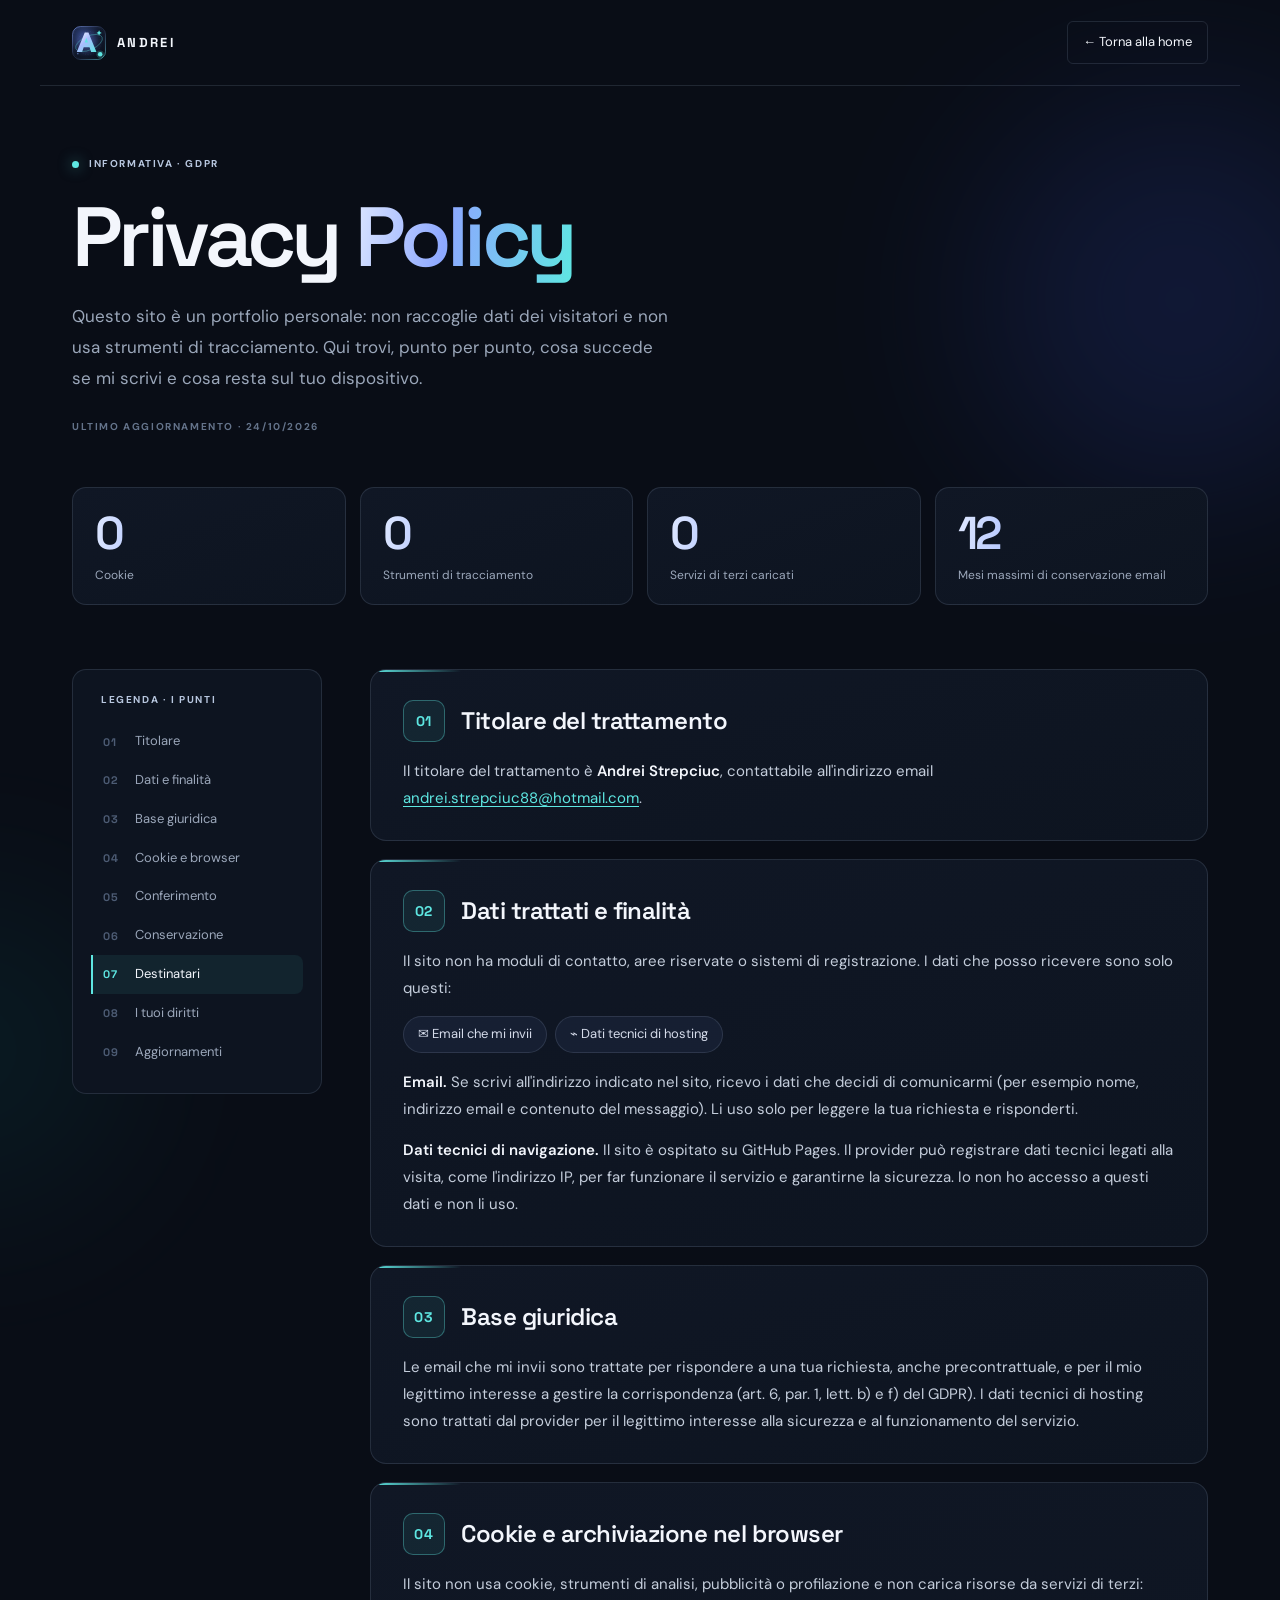
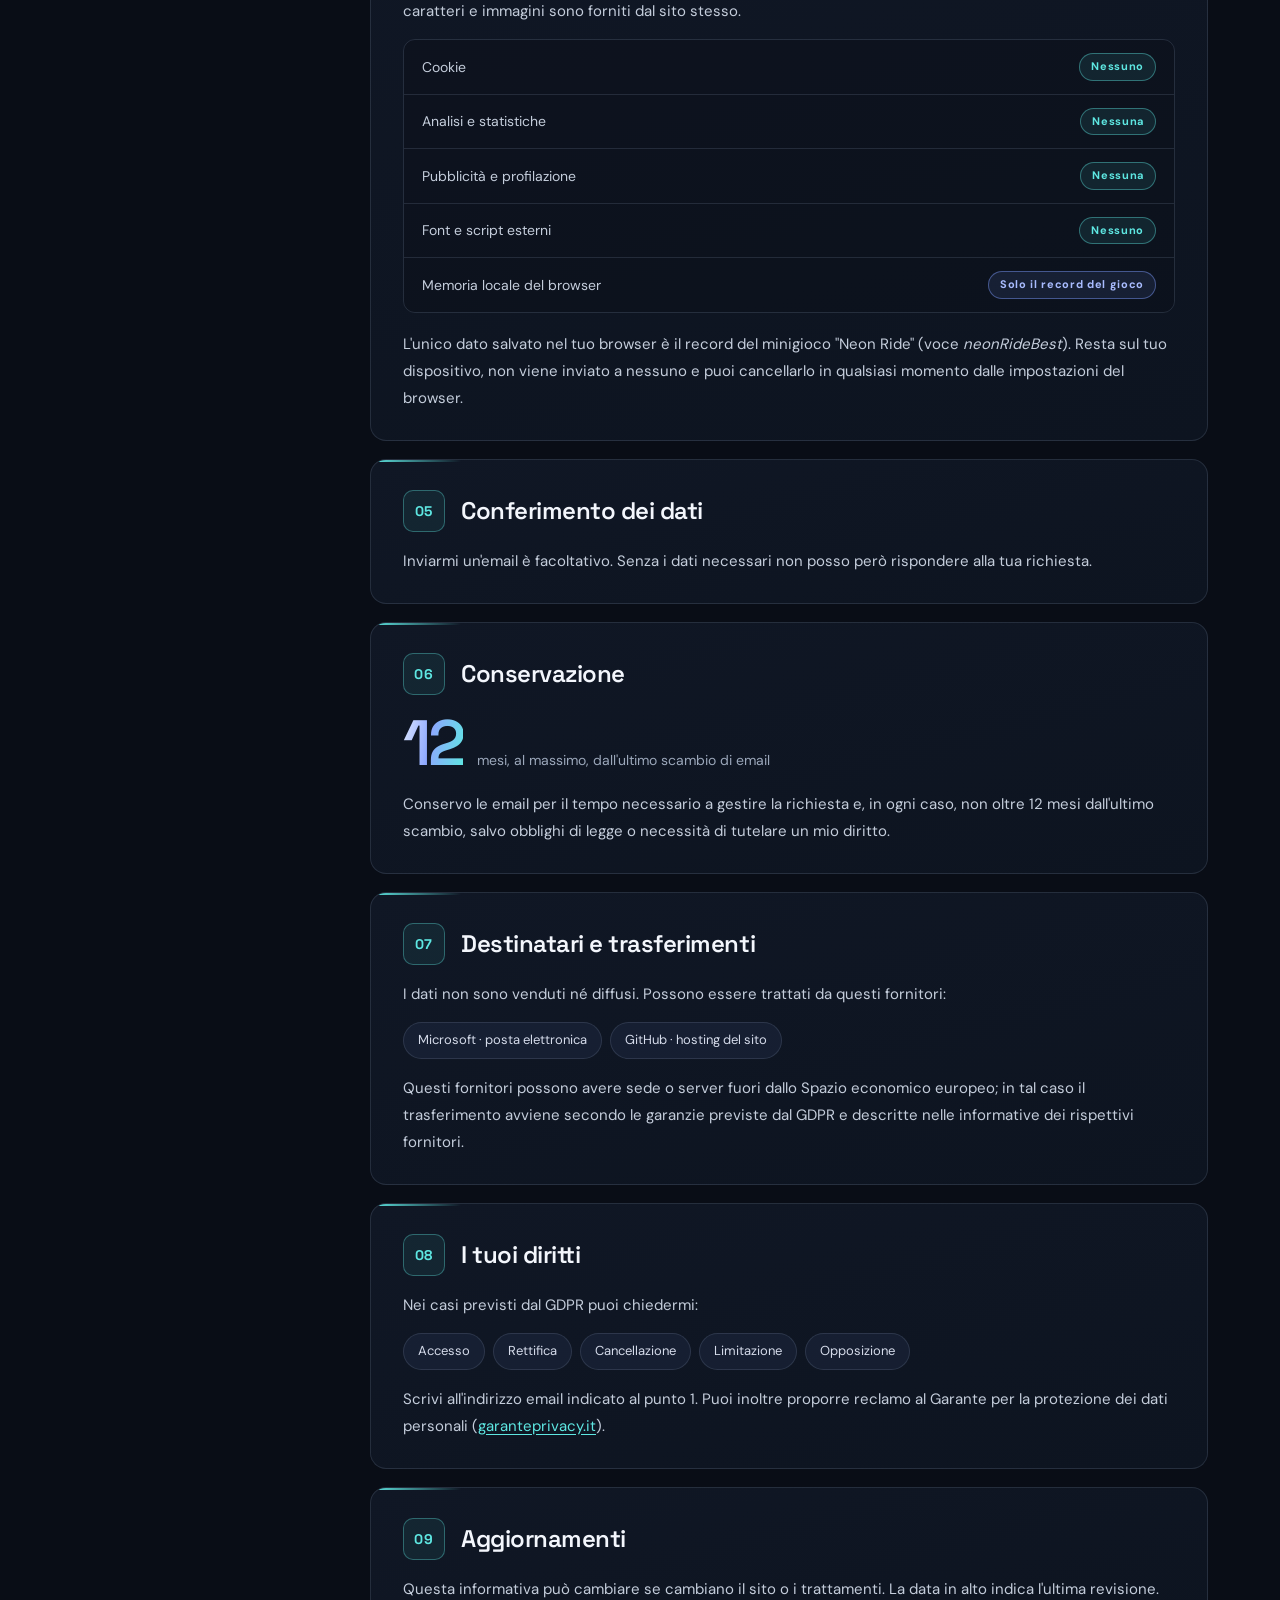
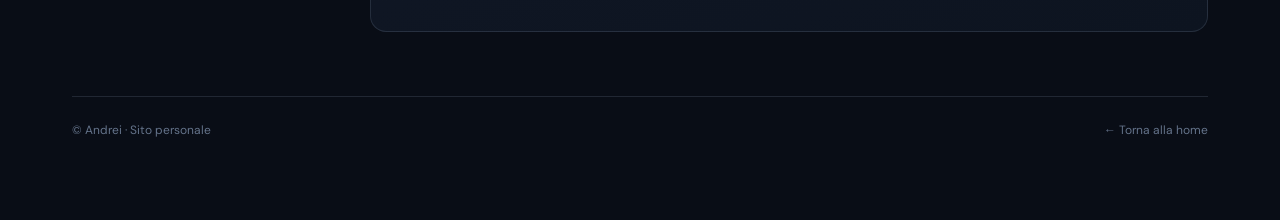
==== commit f6bc941a: "Update privacy.html" ====
--- a/privacy.html
+++ b/privacy.html
@@ -14,7 +14,7 @@
   <div class="ambient ambient-one"></div><div class="ambient ambient-two"></div>
 
   <header class="privacy-header">
-    <a class="brand" href="index.html" aria-label="Andrei, homepage"><span class="brand-mark">A<span>.</span></span><span>ANDREI</span></a>
+    <a class="brand" href="index.html" aria-label="Andrei, homepage"><img class="brand-logo" src="assets/favicon.svg" alt="" width="34" height="34"><span>ANDREI</span></a>
     <a class="privacy-home" href="index.html">← Torna alla home</a>
   </header>
 
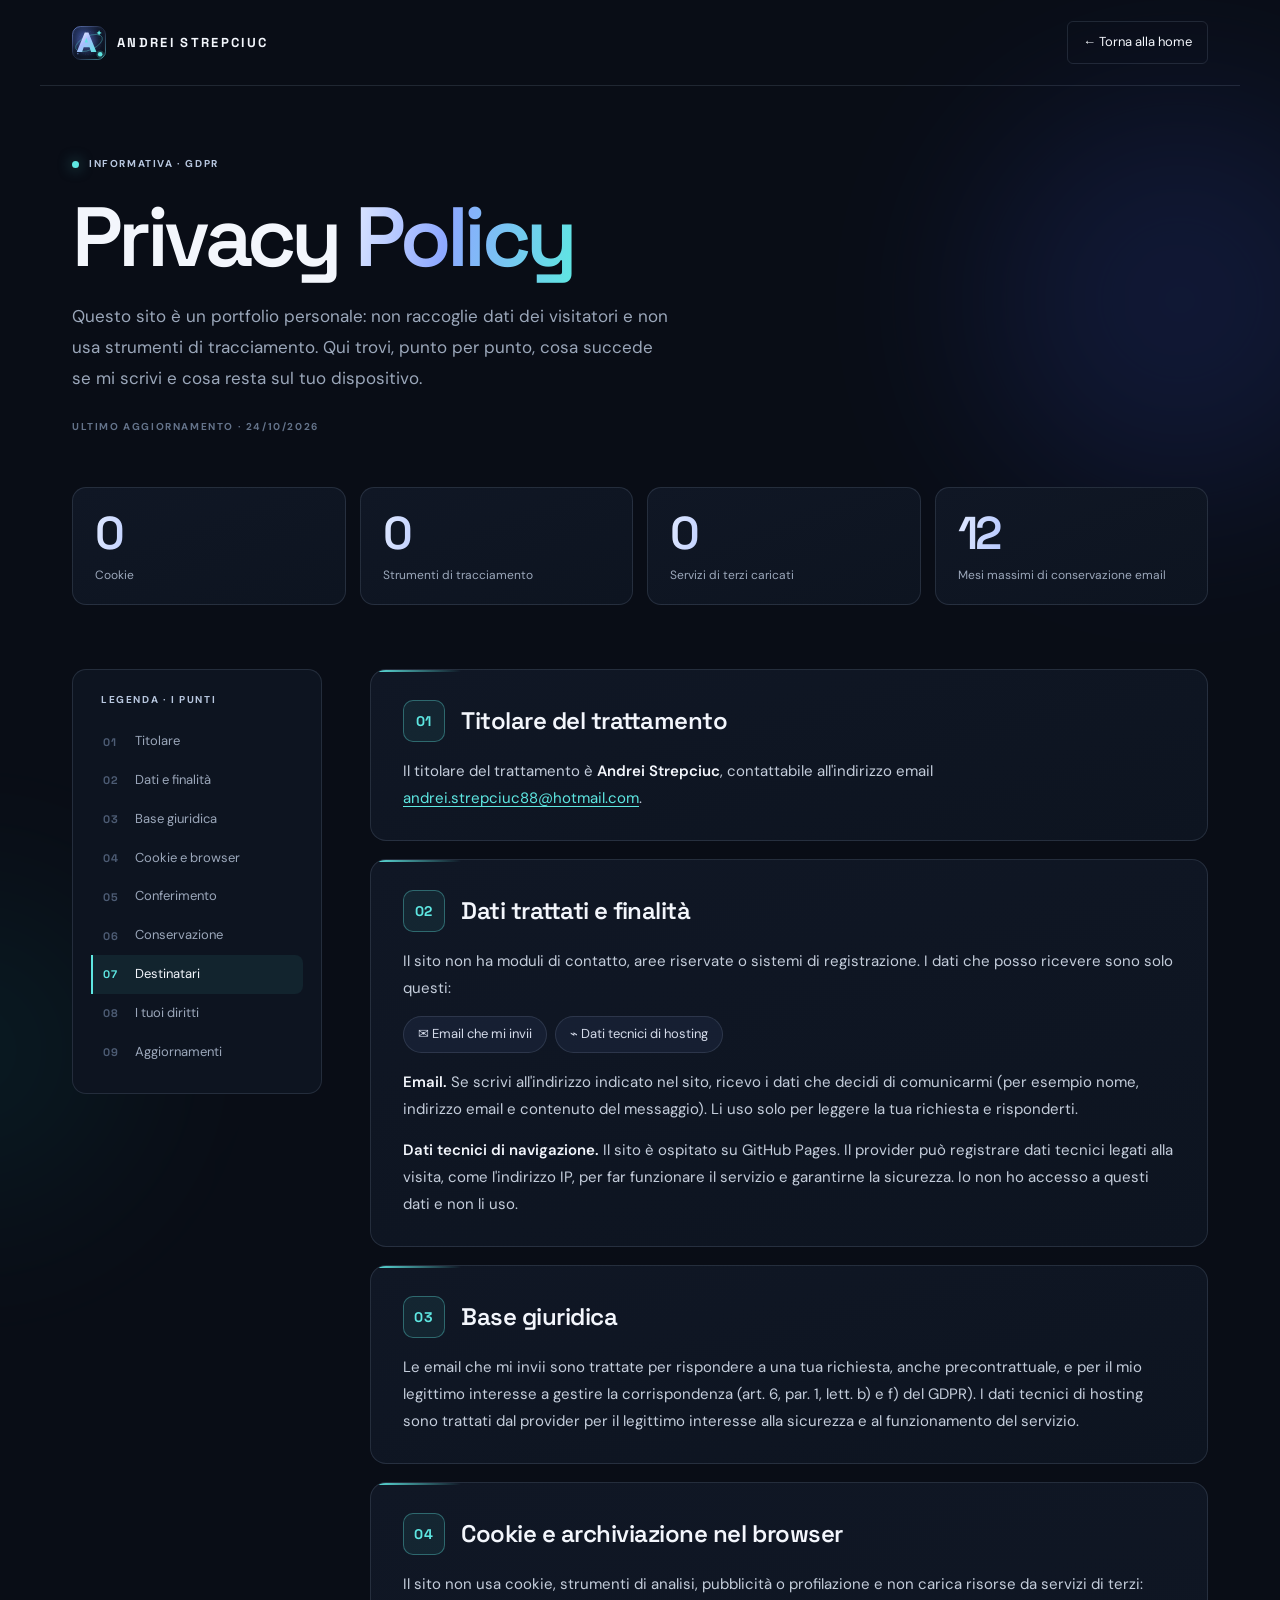
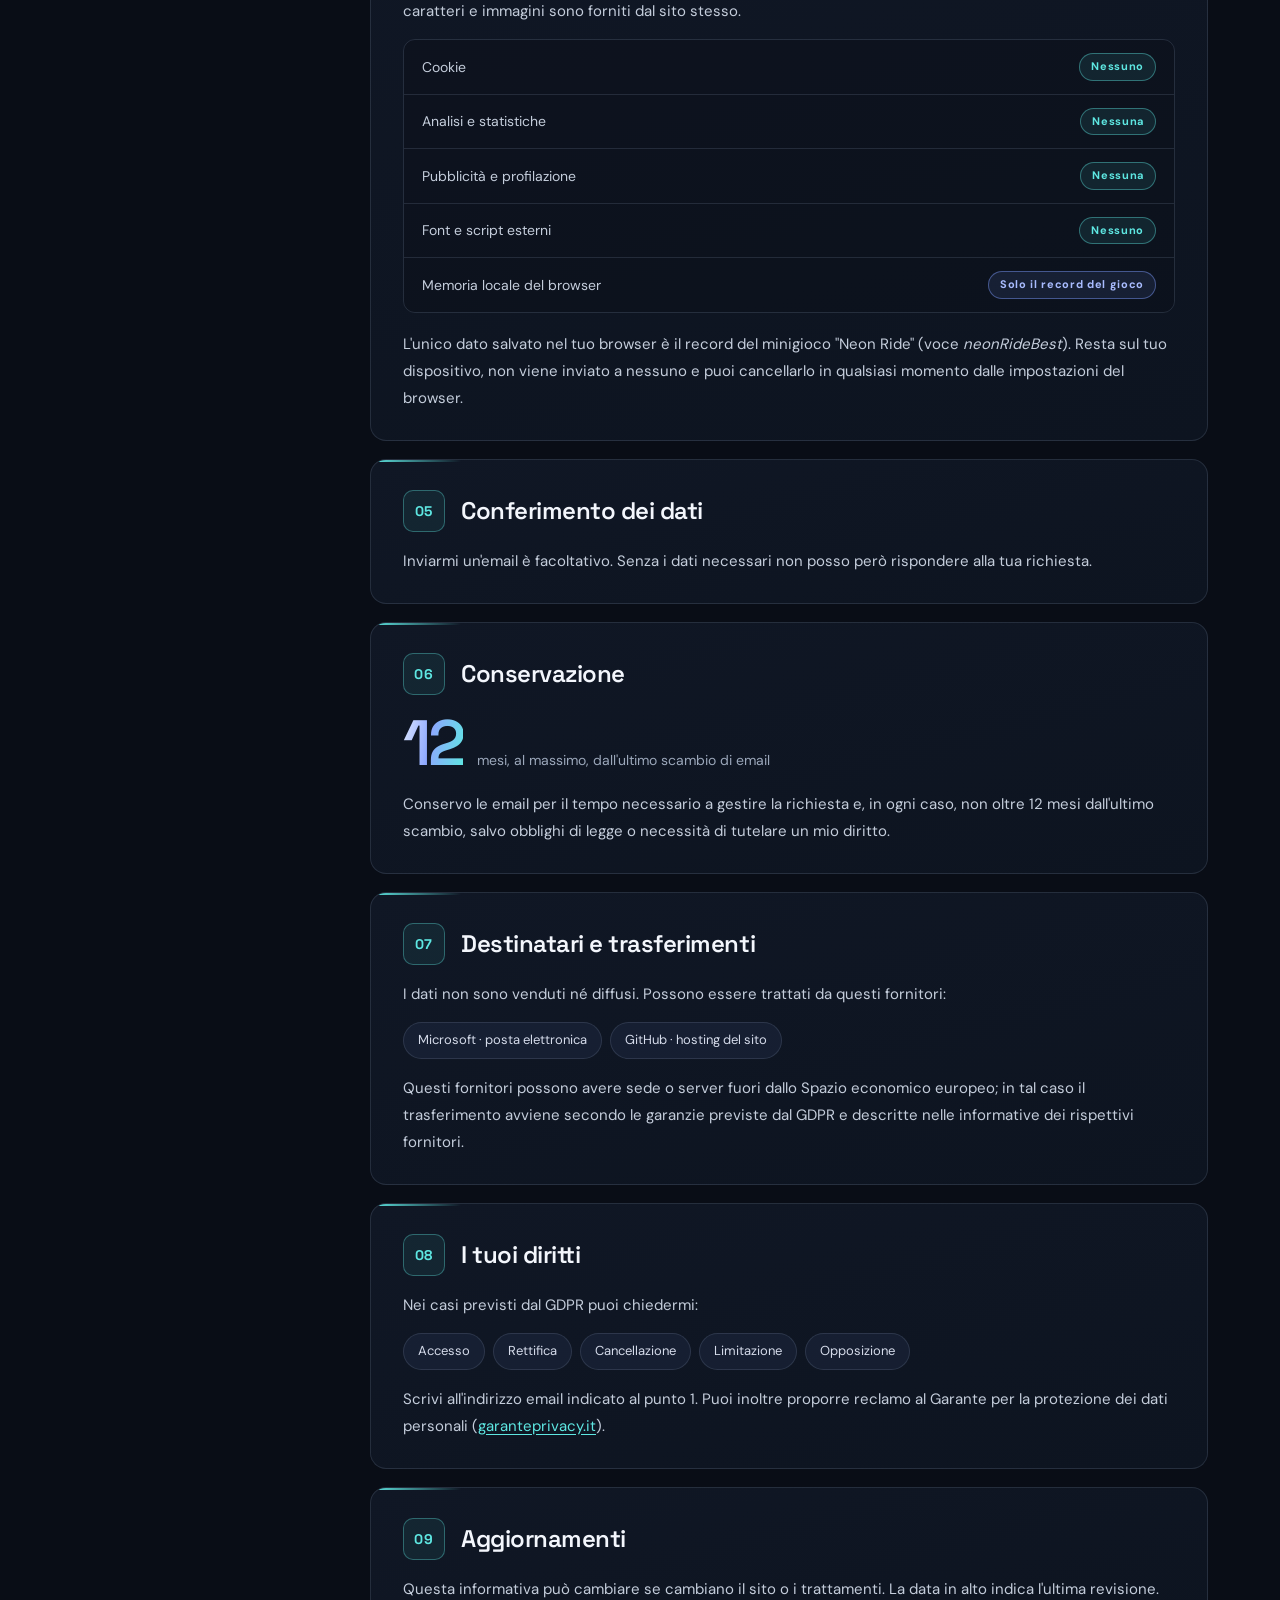
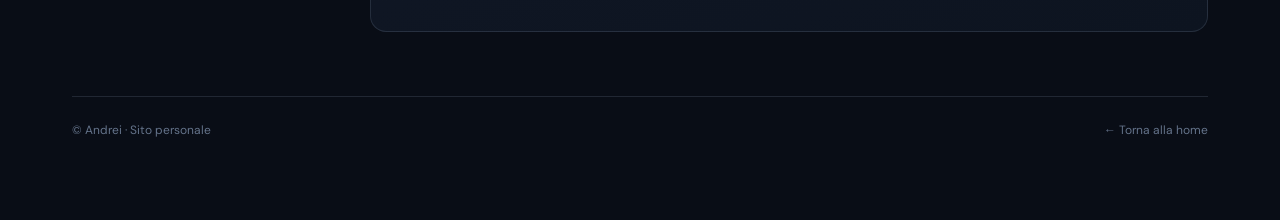
==== commit 6bfcab2e: "Update privacy.html" ====
--- a/privacy.html
+++ b/privacy.html
@@ -14,7 +14,7 @@
   <div class="ambient ambient-one"></div><div class="ambient ambient-two"></div>
 
   <header class="privacy-header">
-    <a class="brand" href="index.html" aria-label="Andrei, homepage"><img class="brand-logo" src="assets/favicon.svg" alt="" width="34" height="34"><span>ANDREI</span></a>
+    <a class="brand" href="index.html" aria-label="Andrei, homepage"><img class="brand-logo" src="assets/favicon.svg" alt="" width="34" height="34"><span>ANDREI STREPCIUC</span></a>
     <a class="privacy-home" href="index.html">← Torna alla home</a>
   </header>
 
